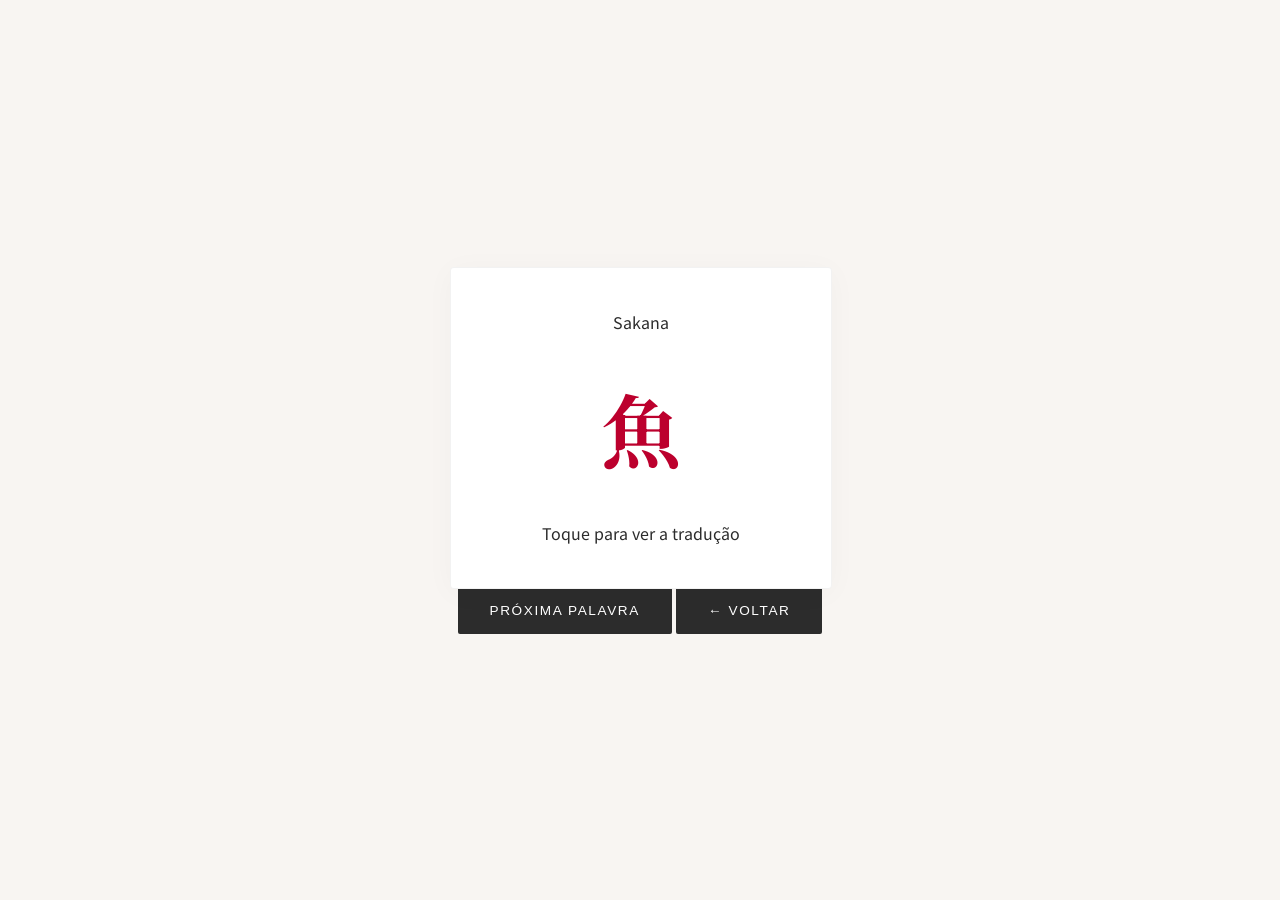
==== vocabulario.html @ 91b62b5c "feat" ====
<!DOCTYPE html>
<html lang="pt-br">
<head>
    <meta charset="UTF-8">
    <meta name="viewport" content="width=device-width, initial-scale=1.0">
    <title>Flashcards de Japonês</title>
<style>
       @import url('https://fonts.googleapis.com/css2?family=Noto+Sans+JP:wght@300;500;700&family=Noto+Serif+JP:wght@900&display=swap');

        :root {
            --bg: #f8f5f2; /* Off-white papel */
            --ink: #2c2c2c; /* Cinza nanquim */
            --accent: #bc002d; /* Vermelho Hinomaru */
            --card-bg: #ffffff;
        }

        body {
            background-color: var(--bg);
            color: var(--ink);
            display: flex;
            justify-content: center;
            align-items: center;
            min-height: 100vh;
            margin: 0;
            font-family: 'Noto Sans JP', sans-serif;
            -webkit-font-smoothing: antialiased;
        }

        .container { 
            text-align: center; 
            width: 100%; 
            max-width: 380px; 
            padding: 20px;
        }

        h2 { 
            font-weight: 300; 
            letter-spacing: 0.2rem; 
            text-transform: uppercase; 
            font-size: 0.9rem;
            margin-bottom: 40px;
            color: var(--ink);
            opacity: 0.6;
        }

        /* O Flashcard */
        .flashcard-wrapper {
            perspective: 1200px;
            width: 100%;
            height: 320px;
            cursor: pointer;
        }

        .flashcard {
            position: relative;
            width: 100%;
            height: 100%;
            transition: transform 0.7s cubic-bezier(0.4, 0, 0.2, 1);
            transform-style: preserve-3d;
        }

        .flashcard.flipped { transform: rotateY(180deg); }

        .front, .back {
            position: absolute;
            width: 100%;
            height: 100%;
            backface-visibility: hidden;
            display: flex;
            flex-direction: column;
            justify-content: center;
            align-items: center;
            border-radius: 4px; /* Menos arredondado = mais sofisticado */
            background: var(--card-bg);
            box-shadow: 0 4px 30px rgba(0,0,0,0.03);
            border: 1px solid rgba(0,0,0,0.05);
        }

        .back { 
            transform: rotateY(180deg); 
            background-color: var(--card-bg);
        }

        /* Estilo dos Números */
        #num-display { 
            font-family: 'Noto Sans JP', sans-serif;
            font-weight: 700;
            font-size: 6rem; 
            margin: 0; 
            color: var(--ink);
        }

        #txt-kanji { 
            font-family: 'Noto Serif JP', serif;
            font-size: 5rem; 
            color: var(--accent);
            line-height: 1;
        }

        #txt-romaji { 
            font-size: 1.2rem; 
            margin-top: 15px; 
            letter-spacing: 0.3rem;
            text-transform: uppercase;
            opacity: 0.5;
        }

        /* Botões */
        .nav-buttons { 
            margin-top: 50px; 
            display: flex;
            flex-direction: column;
            gap: 15px;
        }

        button {
            background-color: var(--ink);
            color: white;
            border: none;
            padding: 16px 32px;
            font-size: 0.85rem;
            letter-spacing: 0.1rem;
            text-transform: uppercase;
            cursor: pointer;
            transition: 0.3s;
            border-radius: 2px;
        }

        button:hover {
            opacity: 0.9;
            letter-spacing: 0.15rem;
        }

        .btn-secondary {
            background: transparent;
            color: var(--ink);
            border: 1px solid rgba(0,0,0,0.1);
        }

        small {
            font-size: 0.7rem;
            letter-spacing: 0.05rem;
            text-transform: uppercase;
            opacity: 0.3;
            margin-top: 30px;
        }
</style>
</head>
<body>

    <div class="container">
        <div class="flashcard-wrapper" onclick="this.querySelector('.flashcard').classList.toggle('flipped')">
            <div class="flashcard" id="card">
                <div class="front">
                    <div class="romanji" id="txt-romanji">---</div>
                    <h1 class="kanji" id="txt-kanji">---</h1>
                    <span class="hint">Toque para ver a tradução</span>
                </div>
                <div class="back">
                    <div class="traducao" id="txt-traducao">---</div>
                    <span class="hint">Toque para voltar</span>
                </div>
            </div>
        </div>
        
        <button id="next-btn">Próxima Palavra</button>


        <button class="btn-voltar" onclick="window.location.href='index.html'">
            <span>←</span> Voltar
        </button>
    </div>



    <script>
        let flashcards = [];
        let indexAtual = 0;

        const cardElement = document.getElementById('card');
        const txtRomanji = document.getElementById('txt-romanji');
        const txtKanji = document.getElementById('txt-kanji');
        const txtTraducao = document.getElementById('txt-traducao');
        const nextBtn = document.getElementById('next-btn');

        // Carrega o JSON externo
        async function carregarDados() {
            try {
                const response = await fetch('dados.json');
                const data = await response.json();
                
                // Filtra deletados e embaralha a lista (Random)
                flashcards = data
                    .filter(item => !item.is_deleted)
                    .sort(() => Math.random() - 0.5);

                exibirCard();
            } catch (erro) {
                console.error("Erro ao carregar o JSON. Verifique se o arquivo existe e o CORS.", erro);
                txtKanji.innerText = "Erro ao carregar";
            }
        }

        function exibirCard() {
            if (flashcards.length === 0) return;

            // Garante que o card volte para a frente antes de trocar o texto
            cardElement.classList.remove('flipped');

            // Timeout pequeno para o usuário não ver o texto mudando na frente dele
            setTimeout(() => {
                const card = flashcards[indexAtual];
                txtRomanji.innerText = card.romanji;
                txtKanji.innerText = card['hiragana/kanji'];
                txtTraducao.innerText = card.tradução;
            }, 150);
        }

        nextBtn.addEventListener('click', (e) => {
            // Impede que o clique no botão dispare o giro do card (propagation)
            e.stopPropagation(); 
            
            indexAtual++;
            if (indexAtual >= flashcards.length) {
                // Se acabar, embaralha de novo e recomeça
                flashcards.sort(() => Math.random() - 0.5);
                indexAtual = 0;
            }
            exibirCard();
        });

        // Inicia o app
        carregarDados();
    </script>
</body>
</html>
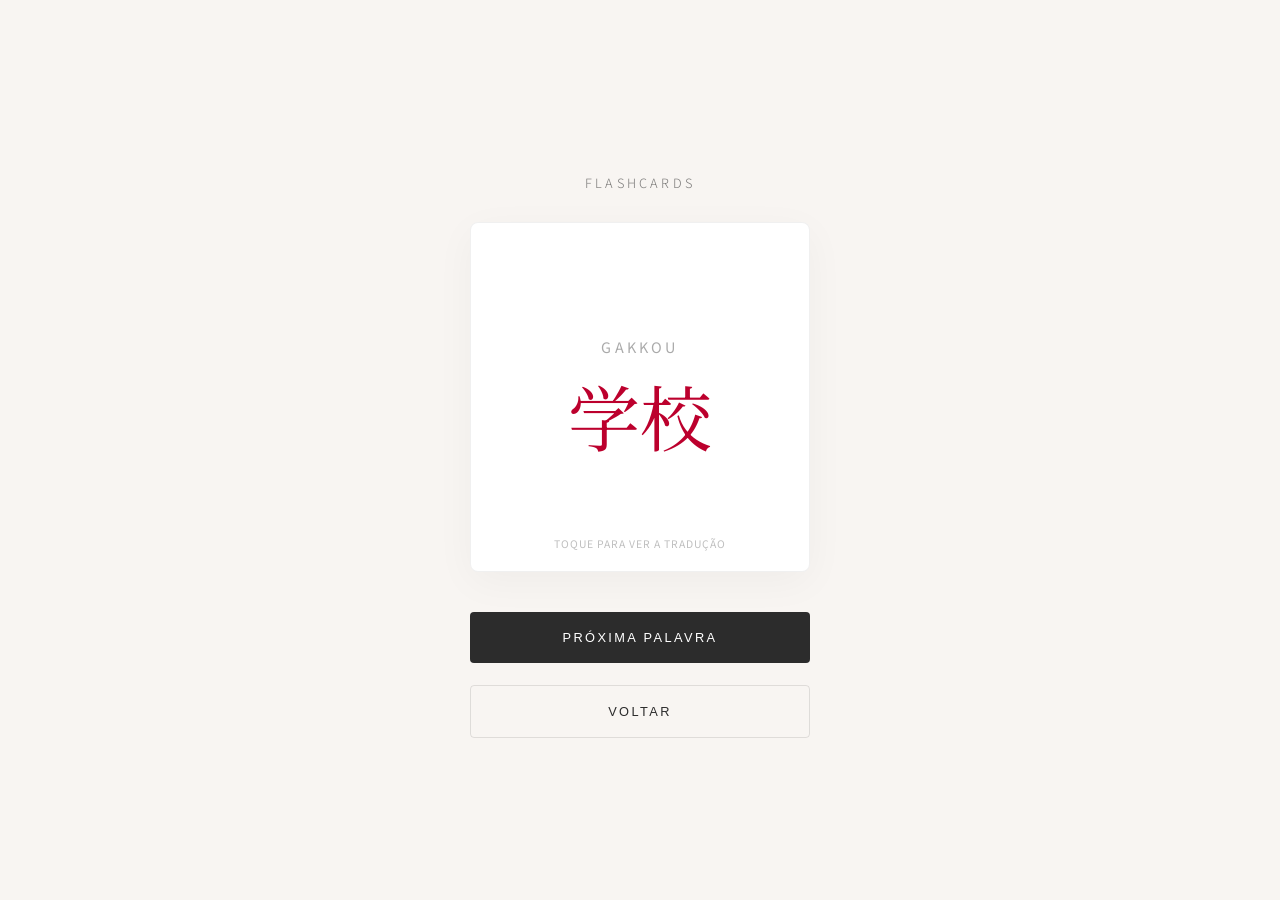
==== commit c5c8c482: "feat" ====
--- a/vocabulario.html
+++ b/vocabulario.html
@@ -4,13 +4,13 @@
     <meta charset="UTF-8">
     <meta name="viewport" content="width=device-width, initial-scale=1.0">
     <title>Flashcards de Japonês</title>
-<style>
-       @import url('https://fonts.googleapis.com/css2?family=Noto+Sans+JP:wght@300;500;700&family=Noto+Serif+JP:wght@900&display=swap');
+    <style>
+        @import url('https://fonts.googleapis.com/css2?family=Noto+Sans+JP:wght@300;500;700&family=Noto+Serif+JP:wght@900&display=swap');
 
         :root {
-            --bg: #f8f5f2; /* Off-white papel */
-            --ink: #2c2c2c; /* Cinza nanquim */
-            --accent: #bc002d; /* Vermelho Hinomaru */
+            --bg: #f8f5f2;
+            --ink: #2c2c2c;
+            --accent: #bc002d;
             --card-bg: #ffffff;
         }
 
@@ -31,15 +31,15 @@
             width: 100%; 
             max-width: 380px; 
             padding: 20px;
+            box-sizing: border-box;
         }
 
         h2 { 
             font-weight: 300; 
             letter-spacing: 0.2rem; 
             text-transform: uppercase; 
-            font-size: 0.9rem;
-            margin-bottom: 40px;
-            color: var(--ink);
+            font-size: 0.8rem;
+            margin-bottom: 30px;
             opacity: 0.6;
         }
 
@@ -47,7 +47,7 @@
         .flashcard-wrapper {
             perspective: 1200px;
             width: 100%;
-            height: 320px;
+            height: 350px;
             cursor: pointer;
         }
 
@@ -55,7 +55,7 @@
             position: relative;
             width: 100%;
             height: 100%;
-            transition: transform 0.7s cubic-bezier(0.4, 0, 0.2, 1);
+            transition: transform 0.6s cubic-bezier(0.4, 0, 0.2, 1);
             transform-style: preserve-3d;
         }
 
@@ -70,166 +70,186 @@
             flex-direction: column;
             justify-content: center;
             align-items: center;
-            border-radius: 4px; /* Menos arredondado = mais sofisticado */
+            border-radius: 8px;
             background: var(--card-bg);
-            box-shadow: 0 4px 30px rgba(0,0,0,0.03);
-            border: 1px solid rgba(0,0,0,0.05);
-        }
-
-        .back { 
-            transform: rotateY(180deg); 
-            background-color: var(--card-bg);
-        }
-
-        /* Estilo dos Números */
-        #num-display { 
-            font-family: 'Noto Sans JP', sans-serif;
-            font-weight: 700;
-            font-size: 6rem; 
-            margin: 0; 
-            color: var(--ink);
-        }
-
+            box-shadow: 0 10px 40px rgba(0,0,0,0.04);
+            border: 1px solid rgba(0,0,0,0.06);
+            padding: 20px;
+            box-sizing: border-box;
+            overflow: hidden;
+        }
+
+        .back { transform: rotateY(180deg); }
+
+        /* Estilos de Texto com Ajuste Dinâmico */
         #txt-kanji { 
             font-family: 'Noto Serif JP', serif;
-            font-size: 5rem; 
+            font-size: 4.5rem; /* Padrão para palavras curtas */
             color: var(--accent);
-            line-height: 1;
-        }
+            line-height: 1.2;
+            margin: 0;
+            transition: font-size 0.3s ease;
+            word-wrap: break-word;
+            max-width: 100%;
+        }
+
+        /* Classes auxiliares para frases longas */
+        #txt-kanji.medium { font-size: 2.8rem; }
+        #txt-kanji.small { font-size: 1.8rem; }
 
         #txt-romaji { 
-            font-size: 1.2rem; 
-            margin-top: 15px; 
-            letter-spacing: 0.3rem;
+            font-size: 0.9rem; 
+            margin-bottom: 15px; 
+            letter-spacing: 0.2rem;
             text-transform: uppercase;
-            opacity: 0.5;
+            opacity: 0.4;
+            word-break: break-all;
+        }
+
+        #txt-traducao {
+            font-size: 2rem;
+            font-weight: 500;
+            line-height: 1.3;
+            transition: font-size 0.3s ease;
+        }
+
+        #txt-traducao.medium { font-size: 1.4rem; }
+        #txt-traducao.small { font-size: 1.1rem; }
+
+        .hint {
+            font-size: 0.65rem;
+            opacity: 0.3;
+            position: absolute;
+            bottom: 20px;
+            text-transform: uppercase;
+            letter-spacing: 1px;
         }
 
         /* Botões */
         .nav-buttons { 
-            margin-top: 50px; 
+            margin-top: 40px; 
             display: flex;
             flex-direction: column;
-            gap: 15px;
+            gap: 12px;
         }
 
         button {
             background-color: var(--ink);
             color: white;
             border: none;
-            padding: 16px 32px;
-            font-size: 0.85rem;
-            letter-spacing: 0.1rem;
+            padding: 18px;
+            width: 100%;
+            font-size: 0.8rem;
+            letter-spacing: 0.15rem;
             text-transform: uppercase;
             cursor: pointer;
             transition: 0.3s;
-            border-radius: 2px;
-        }
-
-        button:hover {
-            opacity: 0.9;
-            letter-spacing: 0.15rem;
-        }
-
-        .btn-secondary {
+            border-radius: 4px;
+        }
+
+        button:hover { opacity: 0.9; background: #000; }
+
+        .btn-voltar {
             background: transparent;
             color: var(--ink);
             border: 1px solid rgba(0,0,0,0.1);
-        }
-
-        small {
-            font-size: 0.7rem;
-            letter-spacing: 0.05rem;
-            text-transform: uppercase;
-            opacity: 0.3;
-            margin-top: 30px;
-        }
-</style>
+            margin-top: 10px;
+        }
+    </style>
 </head>
 <body>
 
     <div class="container">
+        <h2>Flashcards</h2>
+        
         <div class="flashcard-wrapper" onclick="this.querySelector('.flashcard').classList.toggle('flipped')">
             <div class="flashcard" id="card">
                 <div class="front">
-                    <div class="romanji" id="txt-romanji">---</div>
-                    <h1 class="kanji" id="txt-kanji">---</h1>
+                    <div id="txt-romaji">---</div>
+                    <div id="txt-kanji">---</div>
                     <span class="hint">Toque para ver a tradução</span>
                 </div>
                 <div class="back">
-                    <div class="traducao" id="txt-traducao">---</div>
+                    <div id="txt-traducao">---</div>
                     <span class="hint">Toque para voltar</span>
                 </div>
             </div>
         </div>
         
-        <button id="next-btn">Próxima Palavra</button>
-
-
-        <button class="btn-voltar" onclick="window.location.href='index.html'">
-            <span>←</span> Voltar
-        </button>
+        <div class="nav-buttons">
+            <button id="next-btn">Próxima Palavra</button>
+            <button class="btn-voltar" onclick="window.history.back()">
+                Voltar
+            </button>
+        </div>
     </div>
-
-
 
     <script>
         let flashcards = [];
         let indexAtual = 0;
 
         const cardElement = document.getElementById('card');
-        const txtRomanji = document.getElementById('txt-romanji');
+        const txtRomanji = document.getElementById('txt-romaji');
         const txtKanji = document.getElementById('txt-kanji');
         const txtTraducao = document.getElementById('txt-traducao');
         const nextBtn = document.getElementById('next-btn');
 
-        // Carrega o JSON externo
         async function carregarDados() {
             try {
+                // Certifique-se que o arquivo dados.json está na mesma pasta
                 const response = await fetch('dados.json');
                 const data = await response.json();
                 
-                // Filtra deletados e embaralha a lista (Random)
                 flashcards = data
                     .filter(item => !item.is_deleted)
                     .sort(() => Math.random() - 0.5);
 
-                exibirCard();
+                if(flashcards.length > 0) exibirCard();
             } catch (erro) {
-                console.error("Erro ao carregar o JSON. Verifique se o arquivo existe e o CORS.", erro);
+                console.error("Erro:", erro);
                 txtKanji.innerText = "Erro ao carregar";
+                txtKanji.style.fontSize = "1rem";
             }
         }
 
         function exibirCard() {
             if (flashcards.length === 0) return;
 
-            // Garante que o card volte para a frente antes de trocar o texto
             cardElement.classList.remove('flipped');
 
-            // Timeout pequeno para o usuário não ver o texto mudando na frente dele
             setTimeout(() => {
-                const card = flashcards[indexAtual];
-                txtRomanji.innerText = card.romanji;
-                txtKanji.innerText = card['hiragana/kanji'];
-                txtTraducao.innerText = card.tradução;
+                const item = flashcards[indexAtual];
+                const kanjiText = item['hiragana/kanji'] || "";
+                const tradText = item.tradução || "";
+
+                // Ajuste de fonte para o Japonês
+                txtKanji.classList.remove('medium', 'small');
+                if (kanjiText.length > 12) {
+                    txtKanji.classList.add('small');
+                } else if (kanjiText.length > 6) {
+                    txtKanji.classList.add('medium');
+                }
+
+                // Ajuste de fonte para a Tradução
+                txtTraducao.classList.remove('medium', 'small');
+                if (tradText.length > 50) {
+                    txtTraducao.classList.add('small');
+                } else if (tradText.length > 20) {
+                    txtTraducao.classList.add('medium');
+                }
+
+                txtRomanji.innerText = item.romanji;
+                txtKanji.innerText = kanjiText;
+                txtTraducao.innerText = tradText;
             }, 150);
         }
 
         nextBtn.addEventListener('click', (e) => {
-            // Impede que o clique no botão dispare o giro do card (propagation)
             e.stopPropagation(); 
-            
-            indexAtual++;
-            if (indexAtual >= flashcards.length) {
-                // Se acabar, embaralha de novo e recomeça
-                flashcards.sort(() => Math.random() - 0.5);
-                indexAtual = 0;
-            }
+            indexAtual = (indexAtual + 1) % flashcards.length;
             exibirCard();
         });
 
-        // Inicia o app
         carregarDados();
     </script>
 </body>
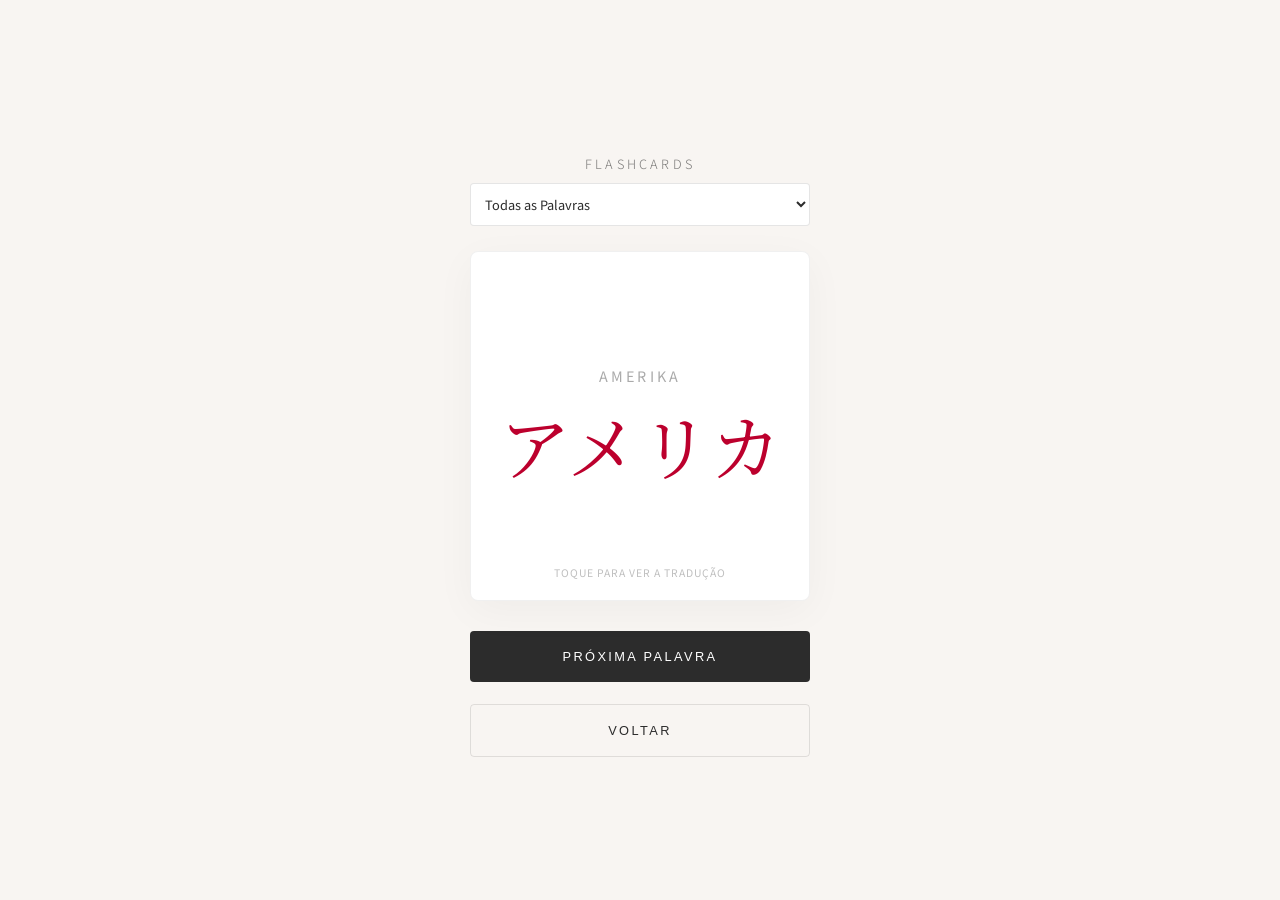
==== commit 8c314a13: "feat" ====
--- a/vocabulario.html
+++ b/vocabulario.html
@@ -39,11 +39,28 @@
             letter-spacing: 0.2rem; 
             text-transform: uppercase; 
             font-size: 0.8rem;
-            margin-bottom: 30px;
+            margin-bottom: 10px;
             opacity: 0.6;
         }
 
-        /* O Flashcard */
+        /* Novo Estilo para o Seletor de Aula */
+        .filter-container {
+            margin-bottom: 25px;
+        }
+
+        select {
+            width: 100%;
+            padding: 10px;
+            border-radius: 4px;
+            border: 1px solid rgba(0,0,0,0.1);
+            background: white;
+            font-family: 'Noto Sans JP', sans-serif;
+            font-size: 0.8rem;
+            color: var(--ink);
+            outline: none;
+            cursor: pointer;
+        }
+
         .flashcard-wrapper {
             perspective: 1200px;
             width: 100%;
@@ -81,10 +98,9 @@
 
         .back { transform: rotateY(180deg); }
 
-        /* Estilos de Texto com Ajuste Dinâmico */
         #txt-kanji { 
             font-family: 'Noto Serif JP', serif;
-            font-size: 4.5rem; /* Padrão para palavras curtas */
+            font-size: 4.5rem;
             color: var(--accent);
             line-height: 1.2;
             margin: 0;
@@ -93,7 +109,6 @@
             max-width: 100%;
         }
 
-        /* Classes auxiliares para frases longas */
         #txt-kanji.medium { font-size: 2.8rem; }
         #txt-kanji.small { font-size: 1.8rem; }
 
@@ -125,9 +140,8 @@
             letter-spacing: 1px;
         }
 
-        /* Botões */
         .nav-buttons { 
-            margin-top: 40px; 
+            margin-top: 30px; 
             display: flex;
             flex-direction: column;
             gap: 12px;
@@ -161,8 +175,17 @@
 
     <div class="container">
         <h2>Flashcards</h2>
+
+        <div class="filter-container">
+            <select id="aula-select">
+                <option value="todos">Todas as Palavras</option>
+                <option value="0">Vocabulário Geral (1-87)</option>
+                <option value="4">Aula 4 - Família</option>
+                <option value="5">Aula 5 - Comida</option>
+            </select>
+        </div>
         
-        <div class="flashcard-wrapper" onclick="this.querySelector('.flashcard').classList.toggle('flipped')">
+        <div class="flashcard-wrapper" onclick="document.getElementById('card').classList.toggle('flipped')">
             <div class="flashcard" id="card">
                 <div class="front">
                     <div id="txt-romaji">---</div>
@@ -178,14 +201,13 @@
         
         <div class="nav-buttons">
             <button id="next-btn">Próxima Palavra</button>
-            <button class="btn-voltar" onclick="window.history.back()">
-                Voltar
-            </button>
+            <button class="btn-voltar" onclick="window.history.back()">Voltar</button>
         </div>
     </div>
 
     <script>
-        let flashcards = [];
+        let todosOsDados = []; 
+        let flashcardsFiltrados = [];
         let indexAtual = 0;
 
         const cardElement = document.getElementById('card');
@@ -193,18 +215,13 @@
         const txtKanji = document.getElementById('txt-kanji');
         const txtTraducao = document.getElementById('txt-traducao');
         const nextBtn = document.getElementById('next-btn');
+        const aulaSelect = document.getElementById('aula-select');
 
         async function carregarDados() {
             try {
-                // Certifique-se que o arquivo dados.json está na mesma pasta
                 const response = await fetch('dados.json');
-                const data = await response.json();
-                
-                flashcards = data
-                    .filter(item => !item.is_deleted)
-                    .sort(() => Math.random() - 0.5);
-
-                if(flashcards.length > 0) exibirCard();
+                todosOsDados = await response.json();
+                filtrarPalavras(); 
             } catch (erro) {
                 console.error("Erro:", erro);
                 txtKanji.innerText = "Erro ao carregar";
@@ -212,31 +229,53 @@
             }
         }
 
+        function filtrarPalavras() {
+            const aulaSelecionada = aulaSelect.value;
+            
+            flashcardsFiltrados = todosOsDados.filter(item => {
+                if (item.is_deleted) return false;
+                
+                // Opção TODAS
+                if (aulaSelecionada === "todos") return true;
+                
+                // Opção GERAL (1-87)
+                if (aulaSelecionada === "0") {
+                    return !item.aula || item.aula === 0;
+                }
+                
+                // Opção AULA ESPECÍFICA (4 ou 5)
+                return item.aula == aulaSelecionada;
+            });
+
+            // Embaralha
+            flashcardsFiltrados.sort(() => Math.random() - 0.5);
+            
+            indexAtual = 0;
+            exibirCard();
+        }
+
         function exibirCard() {
-            if (flashcards.length === 0) return;
+            if (flashcardsFiltrados.length === 0) {
+                txtRomanji.innerText = "";
+                txtKanji.innerText = "Vazio";
+                txtTraducao.innerText = "Nenhuma palavra nesta aula.";
+                return;
+            }
 
             cardElement.classList.remove('flipped');
 
             setTimeout(() => {
-                const item = flashcards[indexAtual];
+                const item = flashcardsFiltrados[indexAtual];
                 const kanjiText = item['hiragana/kanji'] || "";
                 const tradText = item.tradução || "";
 
-                // Ajuste de fonte para o Japonês
                 txtKanji.classList.remove('medium', 'small');
-                if (kanjiText.length > 12) {
-                    txtKanji.classList.add('small');
-                } else if (kanjiText.length > 6) {
-                    txtKanji.classList.add('medium');
-                }
-
-                // Ajuste de fonte para a Tradução
+                if (kanjiText.length > 12) txtKanji.classList.add('small');
+                else if (kanjiText.length > 6) txtKanji.classList.add('medium');
+
                 txtTraducao.classList.remove('medium', 'small');
-                if (tradText.length > 50) {
-                    txtTraducao.classList.add('small');
-                } else if (tradText.length > 20) {
-                    txtTraducao.classList.add('medium');
-                }
+                if (tradText.length > 50) txtTraducao.classList.add('small');
+                else if (tradText.length > 20) txtTraducao.classList.add('medium');
 
                 txtRomanji.innerText = item.romanji;
                 txtKanji.innerText = kanjiText;
@@ -244,11 +283,16 @@
             }, 150);
         }
 
+        // Eventos
         nextBtn.addEventListener('click', (e) => {
             e.stopPropagation(); 
-            indexAtual = (indexAtual + 1) % flashcards.length;
-            exibirCard();
+            if (flashcardsFiltrados.length > 0) {
+                indexAtual = (indexAtual + 1) % flashcardsFiltrados.length;
+                exibirCard();
+            }
         });
+
+        aulaSelect.addEventListener('change', filtrarPalavras);
 
         carregarDados();
     </script>
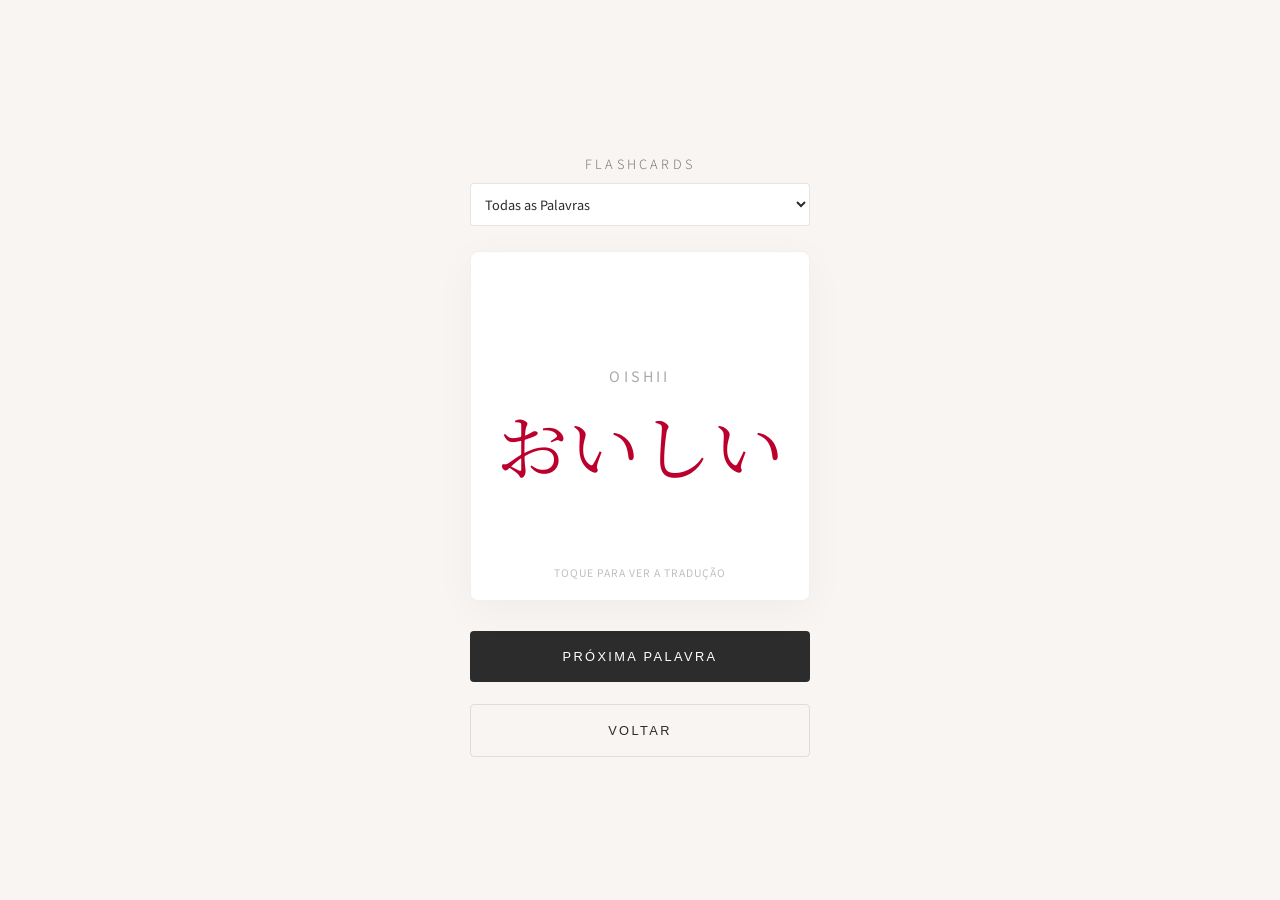
==== commit 746a5b15: "feat" ====
--- a/vocabulario.html
+++ b/vocabulario.html
@@ -182,6 +182,7 @@
                 <option value="0">Vocabulário Geral (1-87)</option>
                 <option value="4">Aula 4 - Família</option>
                 <option value="5">Aula 5 - Comida</option>
+                <option value="6">Aula 6 - Restaurante</option>
             </select>
         </div>
         
